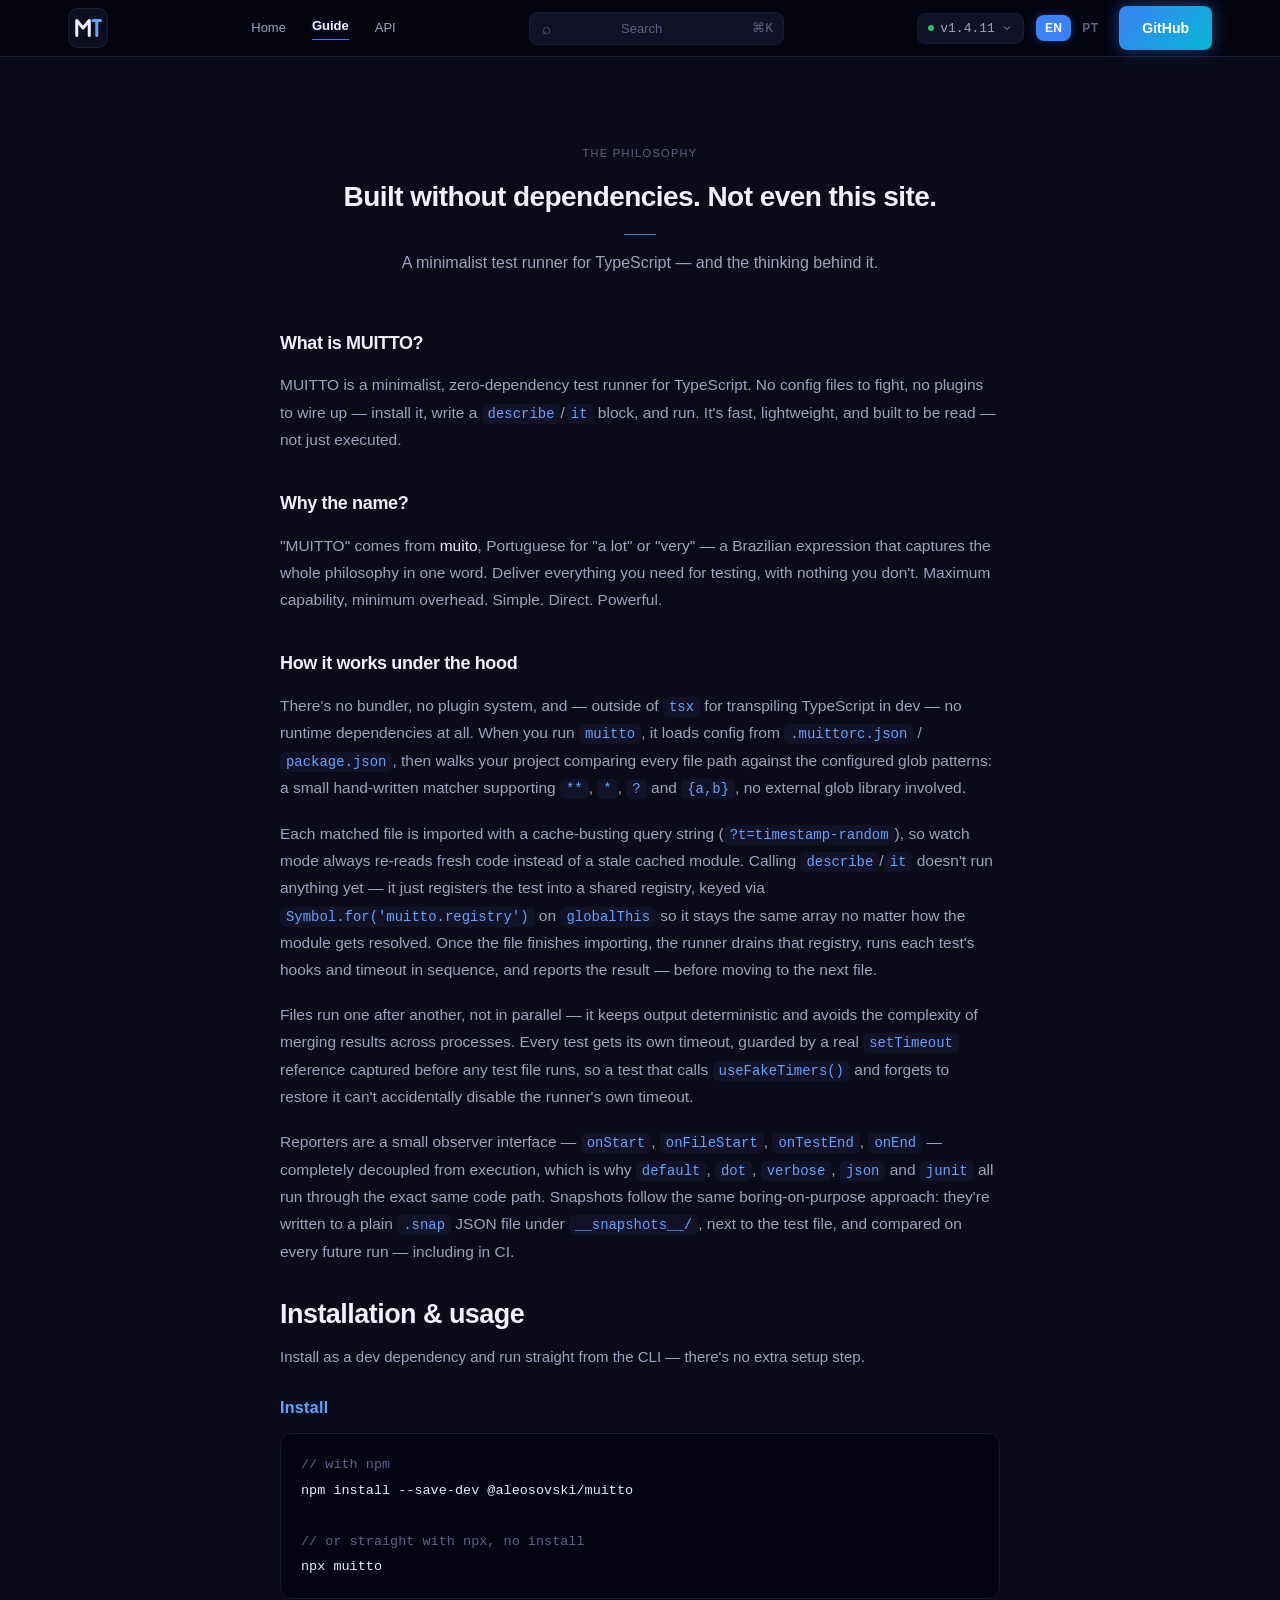
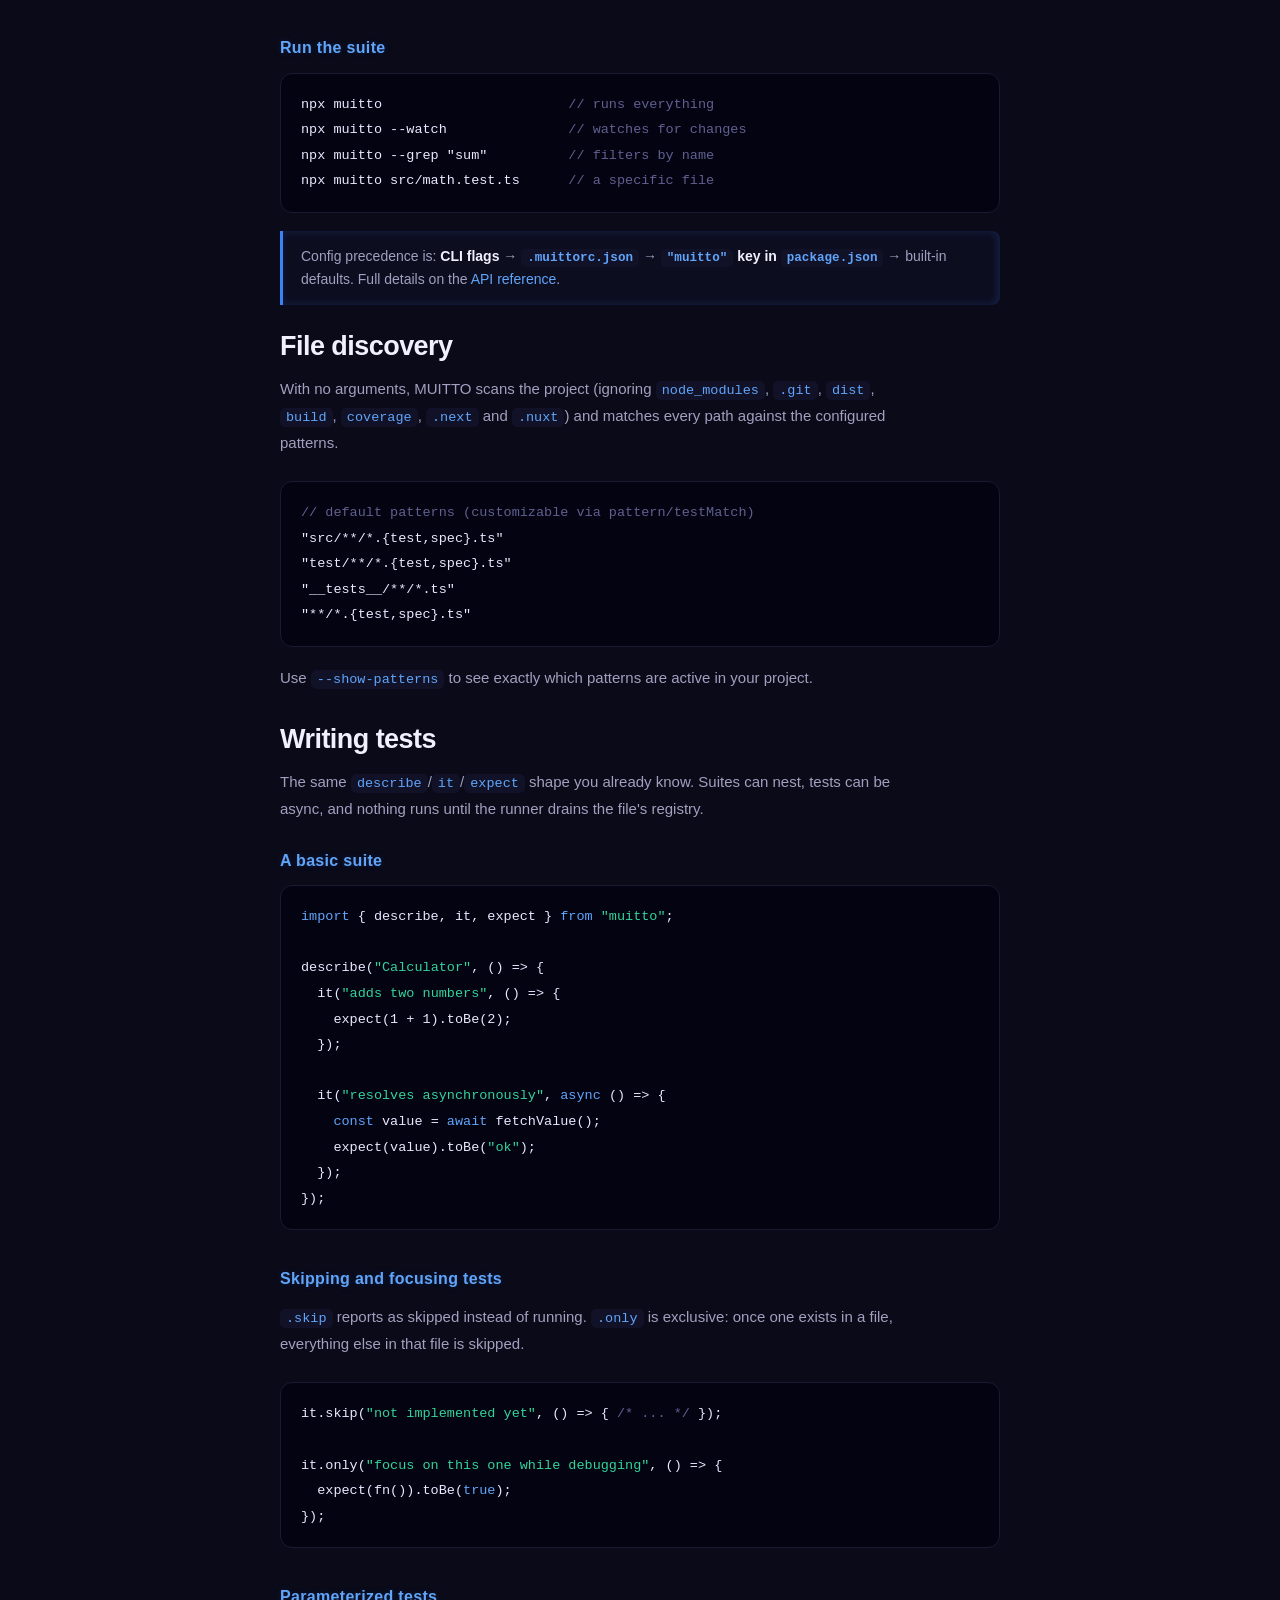
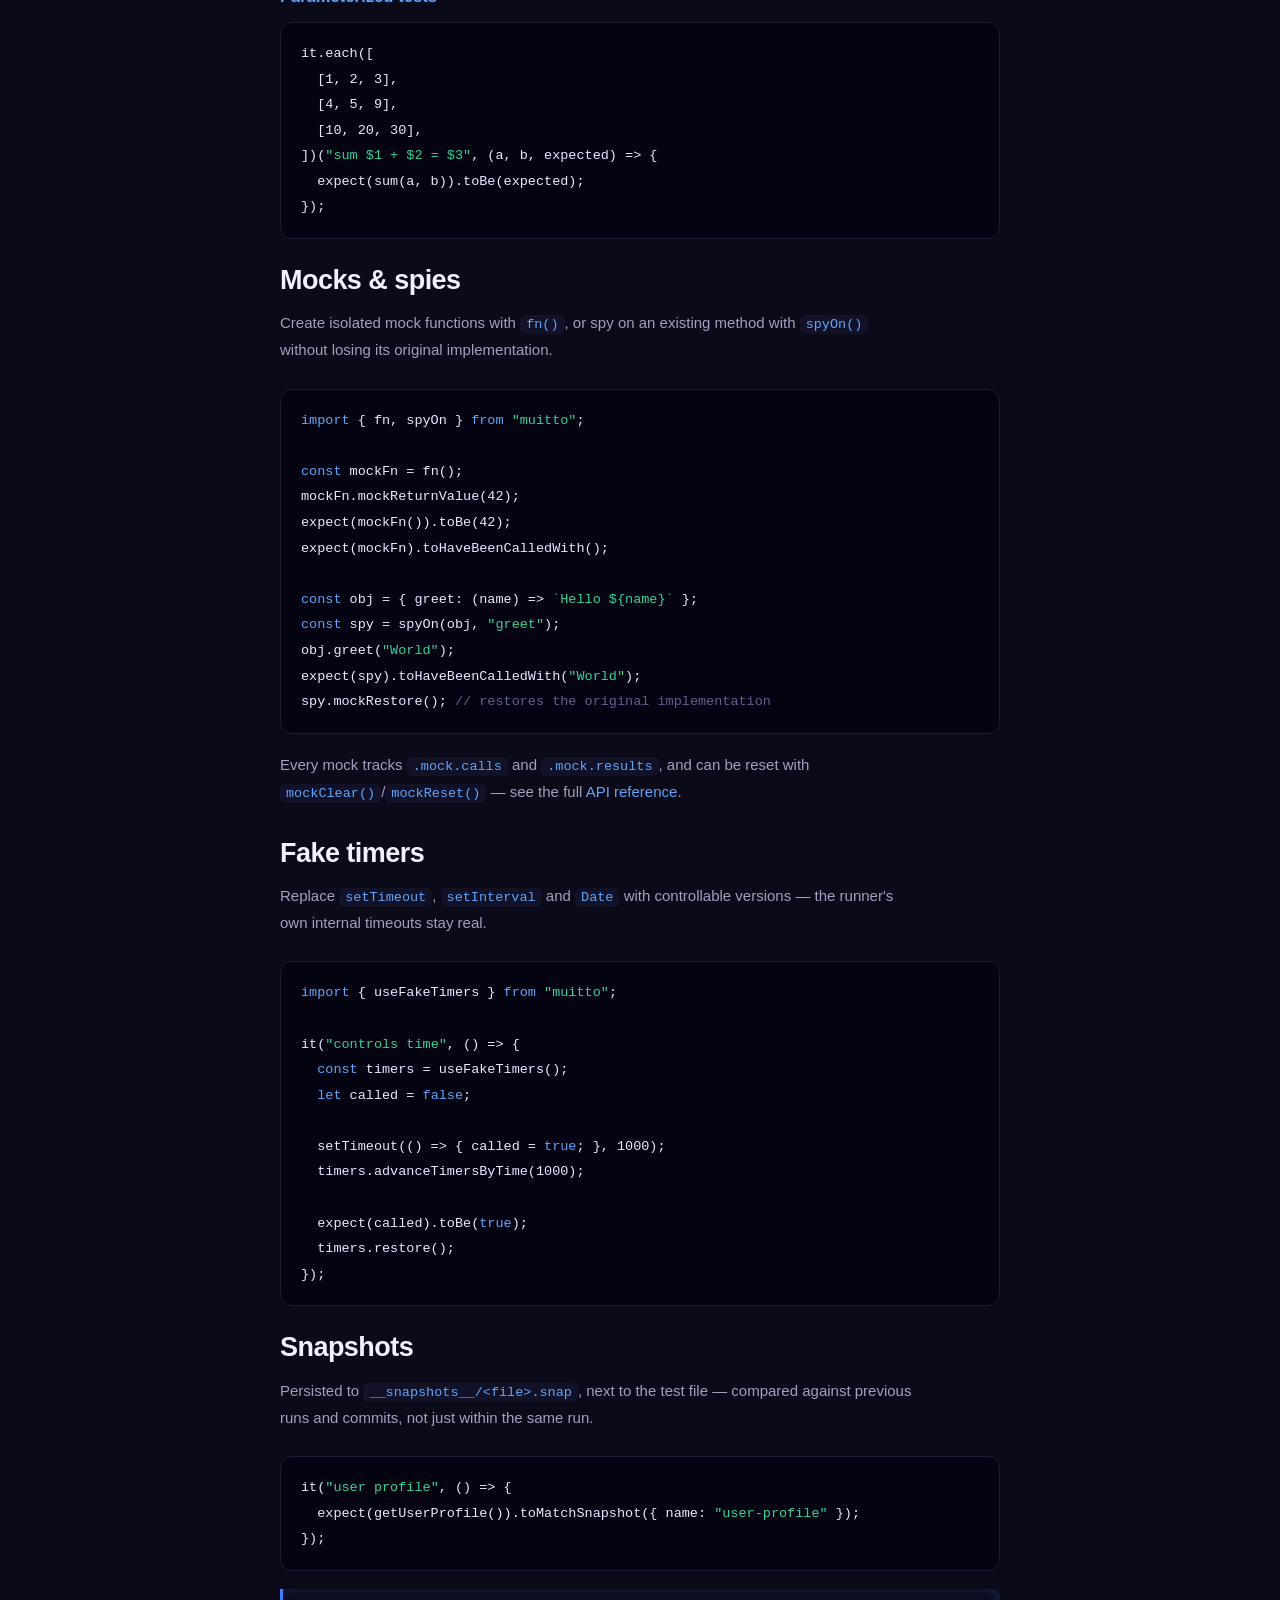
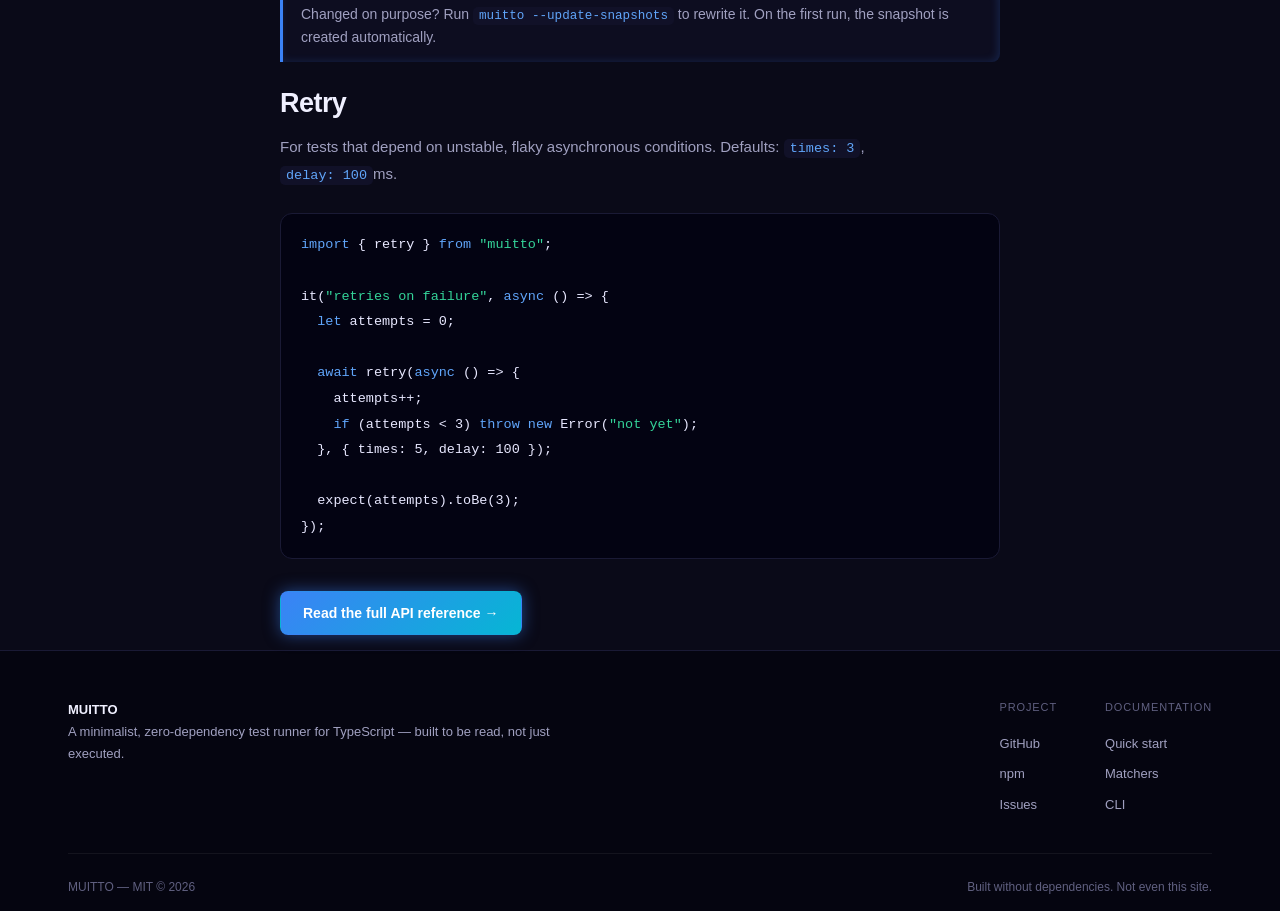
==== about.html @ d29d7e06 "first commit" ====
<!DOCTYPE html>
<html lang="en">
<head>
<meta charset="UTF-8">
<meta name="viewport" content="width=device-width, initial-scale=1.0">
<title id="pageTitle">About — MUITTO</title>
<meta id="pageDesc" name="description" content="What MUITTO is, why it's called that, and how the test runner works under the hood.">
<link rel="icon" href="data:image/svg+xml,<svg xmlns=%22http://www.w3.org/2000/svg%22 viewBox=%220 0 32 32%22 width=%2232%22 height=%2232%22><rect width=%2232%22 height=%2232%22 rx=%225%22 fill=%22%23050510%22/><rect width=%2232%22 height=%224%22 rx=%222%22 fill=%22%233b82f6%22/><rect width=%2232%22 height=%224%22 rx=%222%22 fill=%22none%22 stroke=%22%2360a5fa%22 stroke-width=%221%22 opacity=%220.6%22/><rect x=%220.5%22 y=%220.5%22 width=%2231%22 height=%2231%22 rx=%224.5%22 fill=%22none%22 stroke=%22%231a1a35%22 stroke-width=%221%22/><path d=%22M7 24 L7 12 L11 12 L14 17 L17 12 L19 12 L19 24%22 fill=%22none%22 stroke=%22%23f0f0ff%22 stroke-width=%222.2%22 stroke-linecap=%22round%22 stroke-linejoin=%22round%22/><path d=%22M21 14 L25 14 M23 14 L23 24%22 fill=%22none%22 stroke=%22%23a0a0c0%22 stroke-width=%222%22 stroke-linecap=%22round%22 stroke-linejoin=%22round%22/></svg>">
<link rel="stylesheet" href="css/main.css">
</head>
<body>

<header class="nav">
  <div class="nav__container">
    <a href="index.html" class="nav__brand">
        <svg class="nav__brand-logo" viewBox="0 0 32 32" width="40" height="40" fill="none" aria-hidden="true" focusable="false">
          <rect x="0.5" y="0.5" width="31" height="31" rx="7" fill="#0d0d20" stroke="#1a1a35"/>
          <path d="M7 22 L7 10 L12 16 L17 10 L17 22" stroke="#f0f0ff" stroke-width="2.4" stroke-linecap="round" stroke-linejoin="round"/>
          <path d="M20 10 L26 10 M23 10 L23 22" stroke="#60a5fa" stroke-width="2.4" stroke-linecap="round" stroke-linejoin="round"/>
        </svg>
      <span></span>
    </a>
    <nav class="nav__links">
      <a href="index.html" class="nav__link" data-i18n="nav.home">Home</a>
      <a href="about.html" class="nav__link nav__link--active" data-i18n="nav.about">Guide</a>
      <a href="api.html" class="nav__link" data-i18n="nav.api">API</a>
    </nav>
    <button class="nav__search" id="navSearch" aria-label="Search">
      <span class="nav__search-icon">⌕</span><span class="nav__search-label" data-i18n="nav.search">Search</span><kbd>⌘K</kbd>
    </button>
    <div class="nav__cta">
      <div class="releases" id="releases">
        <button class="releases__trigger" id="releasesTrigger" aria-haspopup="true" aria-expanded="false">
          <span class="releases__dot"></span>v1.4.11
          <svg viewBox="0 0 24 24" fill="none" stroke="currentColor" stroke-width="2" width="12" height="12"><path d="M6 9l6 6 6-6"/></svg>
        </button>
        <div class="releases__menu" id="releasesMenu">
          <span class="releases__label" data-i18n="nav.releases">Releases</span>
          <a class="releases__item releases__item--current" href="https://www.npmjs.com/package/@aleosovski/muitto/v/1.4.11" target="_blank" rel="noopener"><span>v1.4.11</span><span class="releases__tag" data-i18n="nav.latest">latest</span></a>
          <p class="releases__description" data-i18n="nav.releaseDesc">Config precedence, real pattern matching, disk-persisted snapshots, and watch mode fixes.</p>
          <a class="releases__changelog" href="https://github.com/AlexandreOsovski/muitto/blob/main/CHANGELOG.md" target="_blank" rel="noopener" data-i18n="nav.viewChangelog">View changelog →</a>
          <a class="releases__item" href="https://www.npmjs.com/package/@aleosovski/muitto/v/1.4.10" target="_blank" rel="noopener"><span>v1.4.10</span><span class="releases__date">Jul 20, 2026</span></a>
          <a class="releases__item" href="https://www.npmjs.com/package/@aleosovski/muitto/v/1.4.9" target="_blank" rel="noopener"><span>v1.4.9</span><span class="releases__date">Jul 20, 2026</span></a>
          <a class="releases__item" href="https://www.npmjs.com/package/@aleosovski/muitto/v/1.4.8" target="_blank" rel="noopener"><span>v1.4.8</span><span class="releases__date">Jul 20, 2026</span></a>
          <a class="releases__item" href="https://www.npmjs.com/package/@aleosovski/muitto/v/1.4.7" target="_blank" rel="noopener"><span>v1.4.7</span><span class="releases__date">Jul 20, 2026</span></a>
          <a class="releases__all" href="https://github.com/AlexandreOsovski/muitto/tags" target="_blank" rel="noopener" data-i18n="nav.allReleases">All releases →</a>
        </div>
      </div>
      <div class="language-switcher" role="group" aria-label="Language">
        <button data-lang-btn="en" class="language-switcher__option language-switcher__option--active">EN</button>
        <button data-lang-btn="pt" class="language-switcher__option">PT</button>
      </div>
      <a class="button button--primary" href="https://github.com/alexandreosovski/muitto">GitHub</a>
      <button class="nav__menu-toggle" id="menuToggle" aria-label="Menu" aria-expanded="false">
        <span class="nav__menu-toggle-bar"></span>
        <span class="nav__menu-toggle-bar"></span>
        <span class="nav__menu-toggle-bar"></span>
      </button>
    </div>
  </div>
</header>

<div class="nav__mobile-panel" id="mobilePanel" role="navigation" aria-label="Mobile navigation">
  <a href="index.html" class="nav__mobile-link" data-i18n="nav.home">Home</a>
  <a href="about.html" class="nav__mobile-link nav__mobile-link--active" data-i18n="nav.about">Guide</a>
  <a href="api.html" class="nav__mobile-link" data-i18n="nav.api">API</a>
  <a href="https://github.com/alexandreosovski/muitto" class="nav__mobile-link">GitHub</a>
  <div class="nav__mobile-language" role="group" aria-label="Language">
    <button data-lang-btn="en" class="language-switcher__option language-switcher__option--active">EN</button>
    <button data-lang-btn="pt" class="language-switcher__option">PT</button>
  </div>
</div>

<main id="top">

  <!-- ABOUT -->
  <section class="guide" id="guide" style="border-top:none;padding-top:88px">
    <div class="guide__container">
      <div class="section-header">
        <span class="section-header__kicker" data-i18n="about.kicker">The philosophy</span>
        <h2 class="section-header__title" data-i18n="about.title">Built without dependencies. Not even this site.</h2>
        <p class="section-header__description" data-i18n="about.sub">A minimalist test runner for TypeScript — and the thinking behind it.</p>
      </div>
      <div class="guide__content">
        <h3 class="guide__heading" data-i18n="about.h3what">What is MUITTO?</h3>
        <p class="guide__paragraph" data-i18n="about.what">MUITTO is a minimalist, zero-dependency test runner for TypeScript. No config files to fight, no plugins to wire up — install it, write a <code>describe</code>/<code>it</code> block, and run. It's fast, lightweight, and built to be read — not just executed.</p>

        <h3 class="guide__heading" data-i18n="about.h3why">Why the name?</h3>
        <p class="guide__paragraph" data-i18n="about.why">"MUITTO" comes from <em style="color:var(--text);font-style:normal">muito</em>, Portuguese for "a lot" or "very" — a Brazilian expression that captures the whole philosophy in one word. Deliver everything you need for testing, with nothing you don't. Maximum capability, minimum overhead. Simple. Direct. Powerful.</p>

        <h3 class="guide__heading" data-i18n="about.h3how">How it works under the hood</h3>
        <p class="guide__paragraph" data-i18n="about.how1">There's no bundler, no plugin system, and — outside of <code>tsx</code> for transpiling TypeScript in dev — no runtime dependencies at all. When you run <code>muitto</code>, it loads config from <code>.muittorc.json</code> / <code>package.json</code>, then walks your project comparing every file path against the configured glob patterns: a small hand-written matcher supporting <code>**</code>, <code>*</code>, <code>?</code> and <code>{a,b}</code>, no external glob library involved.</p>
        <p class="guide__paragraph" data-i18n="about.how2">Each matched file is imported with a cache-busting query string (<code>?t=timestamp-random</code>), so watch mode always re-reads fresh code instead of a stale cached module. Calling <code>describe</code>/<code>it</code> doesn't run anything yet — it just registers the test into a shared registry, keyed via <code>Symbol.for('muitto.registry')</code> on <code>globalThis</code> so it stays the same array no matter how the module gets resolved. Once the file finishes importing, the runner drains that registry, runs each test's hooks and timeout in sequence, and reports the result — before moving to the next file.</p>
        <p class="guide__paragraph" data-i18n="about.how3">Files run one after another, not in parallel — it keeps output deterministic and avoids the complexity of merging results across processes. Every test gets its own timeout, guarded by a real <code>setTimeout</code> reference captured before any test file runs, so a test that calls <code>useFakeTimers()</code> and forgets to restore it can't accidentally disable the runner's own timeout.</p>
        <p class="guide__paragraph" data-i18n="about.how4">Reporters are a small observer interface — <code>onStart</code>, <code>onFileStart</code>, <code>onTestEnd</code>, <code>onEnd</code> — completely decoupled from execution, which is why <code>default</code>, <code>dot</code>, <code>verbose</code>, <code>json</code> and <code>junit</code> all run through the exact same code path. Snapshots follow the same boring-on-purpose approach: they're written to a plain <code>.snap</code> JSON file under <code>__snapshots__/</code>, next to the test file, and compared on every future run — including in CI.</p>

        <!-- INSTALLATION & USAGE -->
        <section class="guide__section" id="guide-installation">
          <h2 class="guide__section-title" data-i18n="guide.install.title">Installation &amp; usage</h2>
          <p class="guide__section-description" data-i18n="guide.install.sub">Install as a dev dependency and run straight from the CLI — there's no extra setup step.</p>

          <h3 class="guide__section-subtitle" data-i18n="guide.install.h3install">Install</h3>
          <pre><code><span class="cm" data-i18n="guide.install.c1">// with npm</span>
npm install --save-dev @aleosovski/muitto

<span class="cm" data-i18n="guide.install.c2">// or straight with npx, no install</span>
npx muitto</code></pre>

          <h3 class="guide__section-subtitle" data-i18n="guide.install.h3run">Run the suite</h3>
          <pre><code>npx muitto                       <span class="cm" data-i18n="guide.install.c3">// runs everything</span>
npx muitto --watch               <span class="cm" data-i18n="guide.install.c4">// watches for changes</span>
npx muitto --grep "sum"          <span class="cm" data-i18n="guide.install.c5">// filters by name</span>
npx muitto src/math.test.ts      <span class="cm" data-i18n="guide.install.c6">// a specific file</span></code></pre>

          <div class="guide__note">
            <p style="margin:0;font-size:14px;line-height:1.6" data-i18n="guide.install.note">Config precedence is: <b>CLI flags</b> → <b><code>.muittorc.json</code></b> → <b><code>"muitto"</code> key in <code>package.json</code></b> → built-in defaults. Full details on the <a href="api.html#config" style="color:var(--accent-light)">API reference</a>.</p>
          </div>
        </section>

        <!-- FILE DISCOVERY -->
        <section class="guide__section" id="guide-discovery">
          <h2 class="guide__section-title" data-i18n="guide.discovery.title">File discovery</h2>
          <p class="guide__section-description" data-i18n="guide.discovery.sub">With no arguments, MUITTO scans the project (ignoring <code>node_modules</code>, <code>.git</code>, <code>dist</code>, <code>build</code>, <code>coverage</code>, <code>.next</code> and <code>.nuxt</code>) and matches every path against the configured patterns.</p>
          <pre><code><span class="cm" data-i18n="guide.discovery.c1">// default patterns (customizable via pattern/testMatch)</span>
"src/**/*.{test,spec}.ts"
"test/**/*.{test,spec}.ts"
"__tests__/**/*.ts"
"**/*.{test,spec}.ts"</code></pre>
          <p class="guide__section-description" style="margin-top:0" data-i18n="guide.discovery.tip">Use <code>--show-patterns</code> to see exactly which patterns are active in your project.</p>
        </section>

        <!-- WRITING TESTS -->
        <section class="guide__section" id="guide-writing-tests">
          <h2 class="guide__section-title" data-i18n="guide.writing.title">Writing tests</h2>
          <p class="guide__section-description" data-i18n="guide.writing.sub">The same <code>describe</code>/<code>it</code>/<code>expect</code> shape you already know. Suites can nest, tests can be async, and nothing runs until the runner drains the file's registry.</p>

          <h3 class="guide__section-subtitle" data-i18n="guide.writing.h3basic">A basic suite</h3>
          <pre><code><span class="kw">import</span> { describe, it, expect } <span class="kw">from</span> <span class="str">"muitto"</span>;

describe(<span class="str">"Calculator"</span>, () => {
  it(<span class="str">"adds two numbers"</span>, () => {
    expect(1 + 1).toBe(2);
  });

  it(<span class="str">"resolves asynchronously"</span>, <span class="kw">async</span> () => {
    <span class="kw">const</span> value = <span class="kw">await</span> fetchValue();
    expect(value).toBe(<span class="str">"ok"</span>);
  });
});</code></pre>

          <h3 class="guide__section-subtitle" data-i18n="guide.writing.h3focus">Skipping and focusing tests</h3>
          <p class="guide__section-description" data-i18n="guide.writing.focusDesc"><code>.skip</code> reports as skipped instead of running. <code>.only</code> is exclusive: once one exists in a file, everything else in that file is skipped.</p>
          <pre><code>it.skip(<span class="str">"not implemented yet"</span>, () => { <span class="cm">/* ... */</span> });

it.only(<span class="str">"focus on this one while debugging"</span>, () => {
  expect(fn()).toBe(<span class="kw">true</span>);
});</code></pre>

          <h3 class="guide__section-subtitle" data-i18n="guide.writing.h3each">Parameterized tests</h3>
          <pre><code>it.each([
  [1, 2, 3],
  [4, 5, 9],
  [10, 20, 30],
])(<span class="str">"sum $1 + $2 = $3"</span>, (a, b, expected) => {
  expect(sum(a, b)).toBe(expected);
});</code></pre>
        </section>

        <!-- MOCKS & SPIES -->
        <section class="guide__section" id="guide-mocks">
          <h2 class="guide__section-title" data-i18n="guide.mocks.title">Mocks &amp; spies</h2>
          <p class="guide__section-description" data-i18n="guide.mocks.sub">Create isolated mock functions with <code>fn()</code>, or spy on an existing method with <code>spyOn()</code> without losing its original implementation.</p>
          <pre><code><span class="kw">import</span> { fn, spyOn } <span class="kw">from</span> <span class="str">"muitto"</span>;

<span class="kw">const</span> mockFn = fn();
mockFn.mockReturnValue(42);
expect(mockFn()).toBe(42);
expect(mockFn).toHaveBeenCalledWith();

<span class="kw">const</span> obj = { greet: (name) => <span class="str">`Hello ${name}`</span> };
<span class="kw">const</span> spy = spyOn(obj, <span class="str">"greet"</span>);
obj.greet(<span class="str">"World"</span>);
expect(spy).toHaveBeenCalledWith(<span class="str">"World"</span>);
spy.mockRestore(); <span class="cm" data-i18n="guide.mocks.c1">// restores the original implementation</span></code></pre>
          <p class="guide__section-description" style="margin-top:0" data-i18n="guide.mocks.more">Every mock tracks <code>.mock.calls</code> and <code>.mock.results</code>, and can be reset with <code>mockClear()</code>/<code>mockReset()</code> — see the full <a href="api.html#mocks" style="color:var(--accent-light)">API reference</a>.</p>
        </section>

        <!-- FAKE TIMERS -->
        <section class="guide__section" id="guide-timers">
          <h2 class="guide__section-title" data-i18n="guide.timers.title">Fake timers</h2>
          <p class="guide__section-description" data-i18n="guide.timers.sub">Replace <code>setTimeout</code>, <code>setInterval</code> and <code>Date</code> with controllable versions — the runner's own internal timeouts stay real.</p>
          <pre><code><span class="kw">import</span> { useFakeTimers } <span class="kw">from</span> <span class="str">"muitto"</span>;

it(<span class="str">"controls time"</span>, () => {
  <span class="kw">const</span> timers = useFakeTimers();
  <span class="kw">let</span> called = <span class="kw">false</span>;

  setTimeout(() => { called = <span class="kw">true</span>; }, 1000);
  timers.advanceTimersByTime(1000);

  expect(called).toBe(<span class="kw">true</span>);
  timers.restore();
});</code></pre>
        </section>

        <!-- SNAPSHOTS -->
        <section class="guide__section" id="guide-snapshots">
          <h2 class="guide__section-title" data-i18n="guide.snapshots.title">Snapshots</h2>
          <p class="guide__section-description" data-i18n="guide.snapshots.sub">Persisted to <code>__snapshots__/&lt;file&gt;.snap</code>, next to the test file — compared against previous runs and commits, not just within the same run.</p>
          <pre><code>it(<span class="str">"user profile"</span>, () => {
  expect(getUserProfile()).toMatchSnapshot({ name: <span class="str">"user-profile"</span> });
});</code></pre>
          <div class="guide__note">
            <p style="margin:0;font-size:14px;line-height:1.6" data-i18n="guide.snapshots.note">Changed on purpose? Run <code>muitto --update-snapshots</code> to rewrite it. On the first run, the snapshot is created automatically.</p>
          </div>
        </section>

        <!-- RETRY -->
        <section class="guide__section" id="guide-retry">
          <h2 class="guide__section-title" data-i18n="guide.retry.title">Retry</h2>
          <p class="guide__section-description" data-i18n="guide.retry.sub">For tests that depend on unstable, flaky asynchronous conditions. Defaults: <code>times: 3</code>, <code>delay: 100</code>ms.</p>
          <pre><code><span class="kw">import</span> { retry } <span class="kw">from</span> <span class="str">"muitto"</span>;

it(<span class="str">"retries on failure"</span>, <span class="kw">async</span> () => {
  <span class="kw">let</span> attempts = 0;

  <span class="kw">await</span> retry(<span class="kw">async</span> () => {
    attempts++;
    <span class="kw">if</span> (attempts < 3) <span class="kw">throw new</span> Error(<span class="str">"not yet"</span>);
  }, { times: 5, delay: 100 });

  expect(attempts).toBe(3);
});</code></pre>
        </section>

        <a href="api.html" class="button button--primary" style="margin-top:12px" data-i18n="about.cta">Read the full API reference →</a>
      </div>
    </div>
  </section>

</main>

<footer>
  <div class="footer__container">
    <div class="footer__grid">
      <p class="footer__brand" data-i18n="footer.origin">
        <b>MUITTO</b><br>
        A minimalist, zero-dependency test runner for TypeScript — built to be read, not just executed.
      </p>
      <div class="footer__links">
        <div class="footer__column">
          <span class="footer__column-label" data-i18n="footer.project">Project</span>
          <a href="https://github.com/alexandreosovski/muitto">GitHub</a>
          <a href="https://www.npmjs.com/package/@aleosovski/muitto">npm</a>
          <a href="https://github.com/alexandreosovski/muitto/issues">Issues</a>
        </div>
        <div class="footer__column">
          <span class="footer__column-label" data-i18n="footer.docs">Documentation</span>
          <a href="about.html#guide" data-i18n="footer.quickstart">Quick start</a>
          <a href="api.html#matchers" data-i18n="footer.matchersLink">Matchers</a>
          <a href="api.html#cli" data-i18n="footer.cliLink">CLI</a>
        </div>
      </div>
    </div>
    <div class="footer__bottom">
      <span>MUITTO — MIT © 2026</span>
      <span data-i18n="footer.tagline">Built without dependencies. Not even this site.</span>
    </div>
  </div>
</footer>

<div class="search" id="searchOverlay">
  <div class="search__panel">
    <input id="searchInput" class="search__input" type="text" placeholder="Search docs..." data-i18n-placeholder="nav.searchPlaceholder" autocomplete="off">
    <div class="search__results" id="searchResults"></div>
  </div>
</div>

<script src="js/data/guide.i18n.js"></script>
<script src="js/i18n.js"></script>
<script src="js/navigation.js"></script>
<script src="js/search.js"></script>
<script src="js/utils.js"></script>
<script src="js/main.js"></script>

</body>
</html>
---- css/main.css ----
/* ==========================================================================
   MUITTO — main stylesheet
   Imports every module in cascade order: base -> layout -> components -> utilities.
   Loaded on all three pages (index.html, about.html, api.html); component files
   that don't apply to a given page (e.g. docs.css on the home page) are simply unused.
   ========================================================================== */

/* Base */
@import 'base/reset.css';
@import 'base/variables.css';
@import 'base/typography.css';

/* Layout */
@import 'layout/container.css';
@import 'layout/grid.css';

/* Components */
@import 'components/nav.css';
@import 'components/releases.css';
@import 'components/search.css';
@import 'components/language-switcher.css';
@import 'components/button.css';
@import 'components/copy-button.css';
@import 'components/hero.css';
@import 'components/section-header.css';
@import 'components/features.css';
@import 'components/guide.css';
@import 'components/docs.css';
@import 'components/sidebar.css';
@import 'components/toc.css';
@import 'components/callout.css';
@import 'components/table.css';
@import 'components/code-block.css';
@import 'components/playground.css';
@import 'components/footer.css';

/* Utilities */
@import 'utilities/helpers.css';
@import 'utilities/animations.css';

/* Responsive (must come last so breakpoint overrides win) */
@import 'layout/responsive.css';
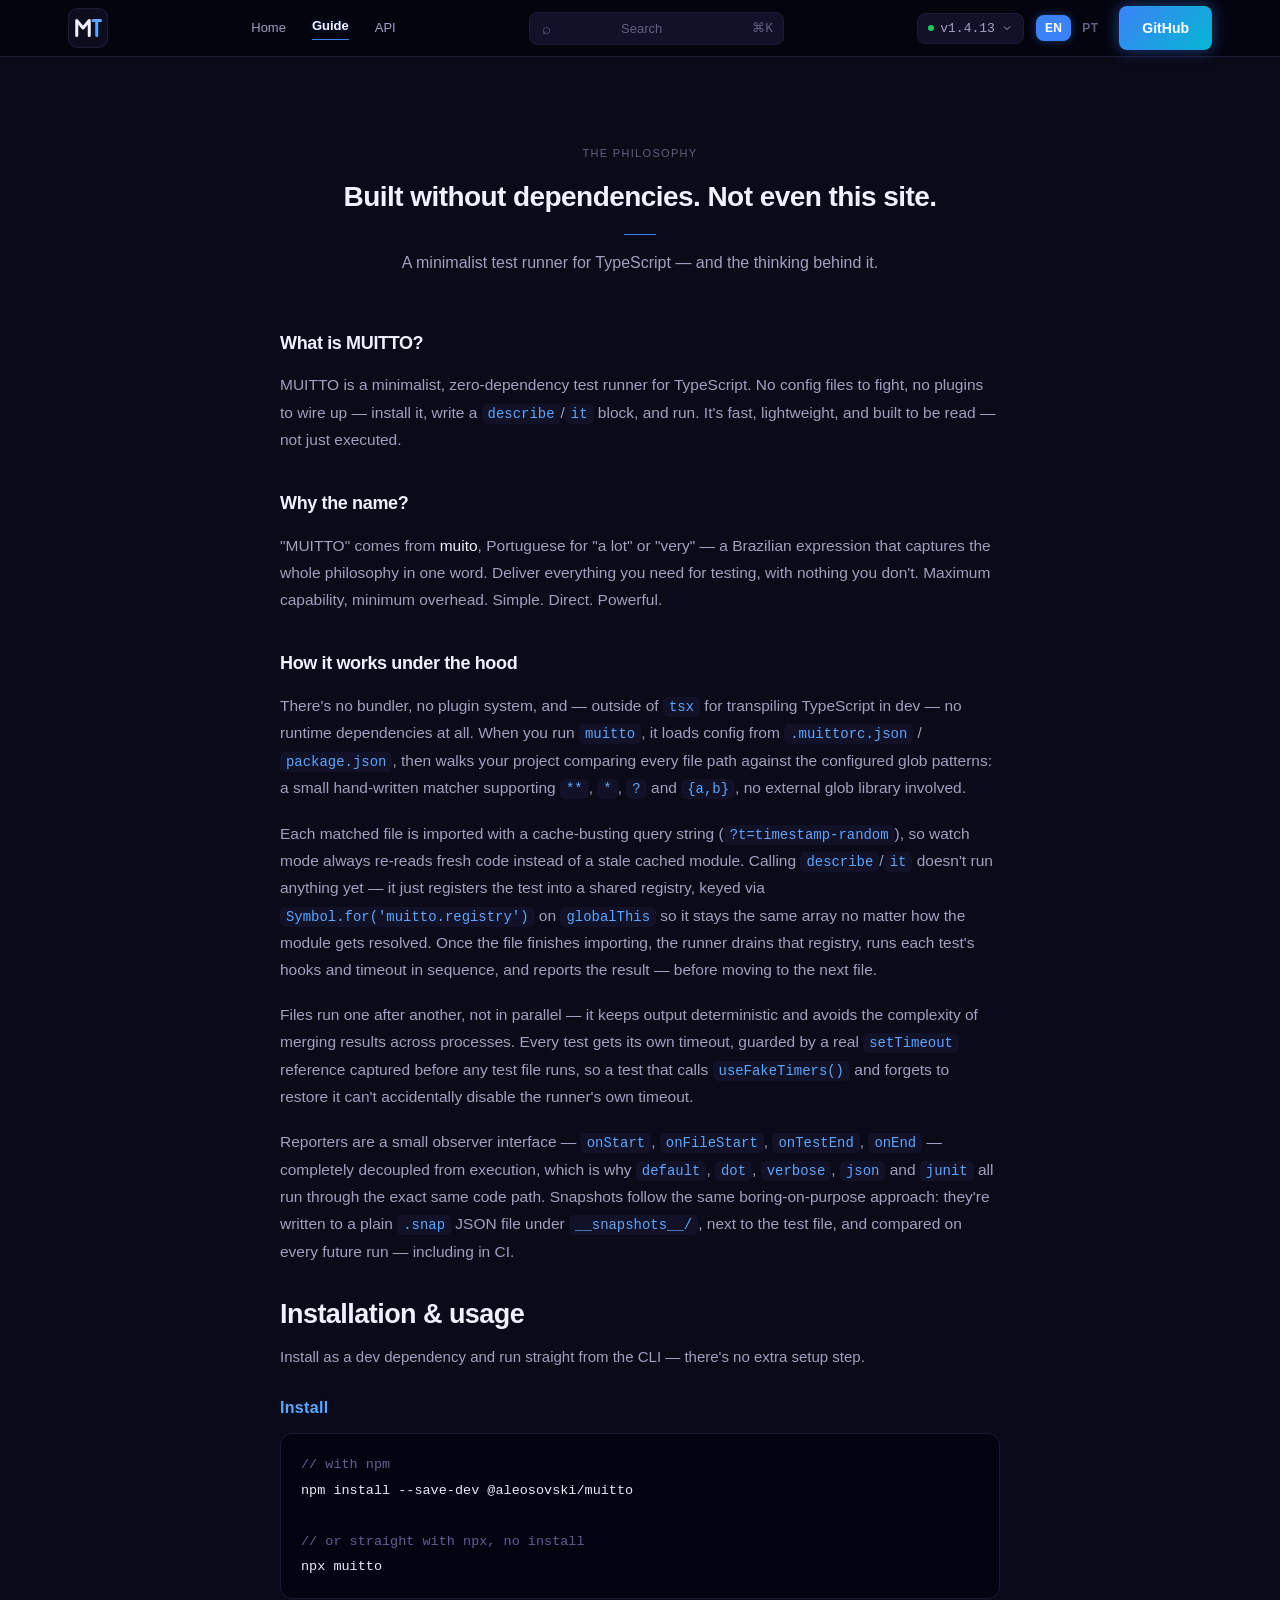
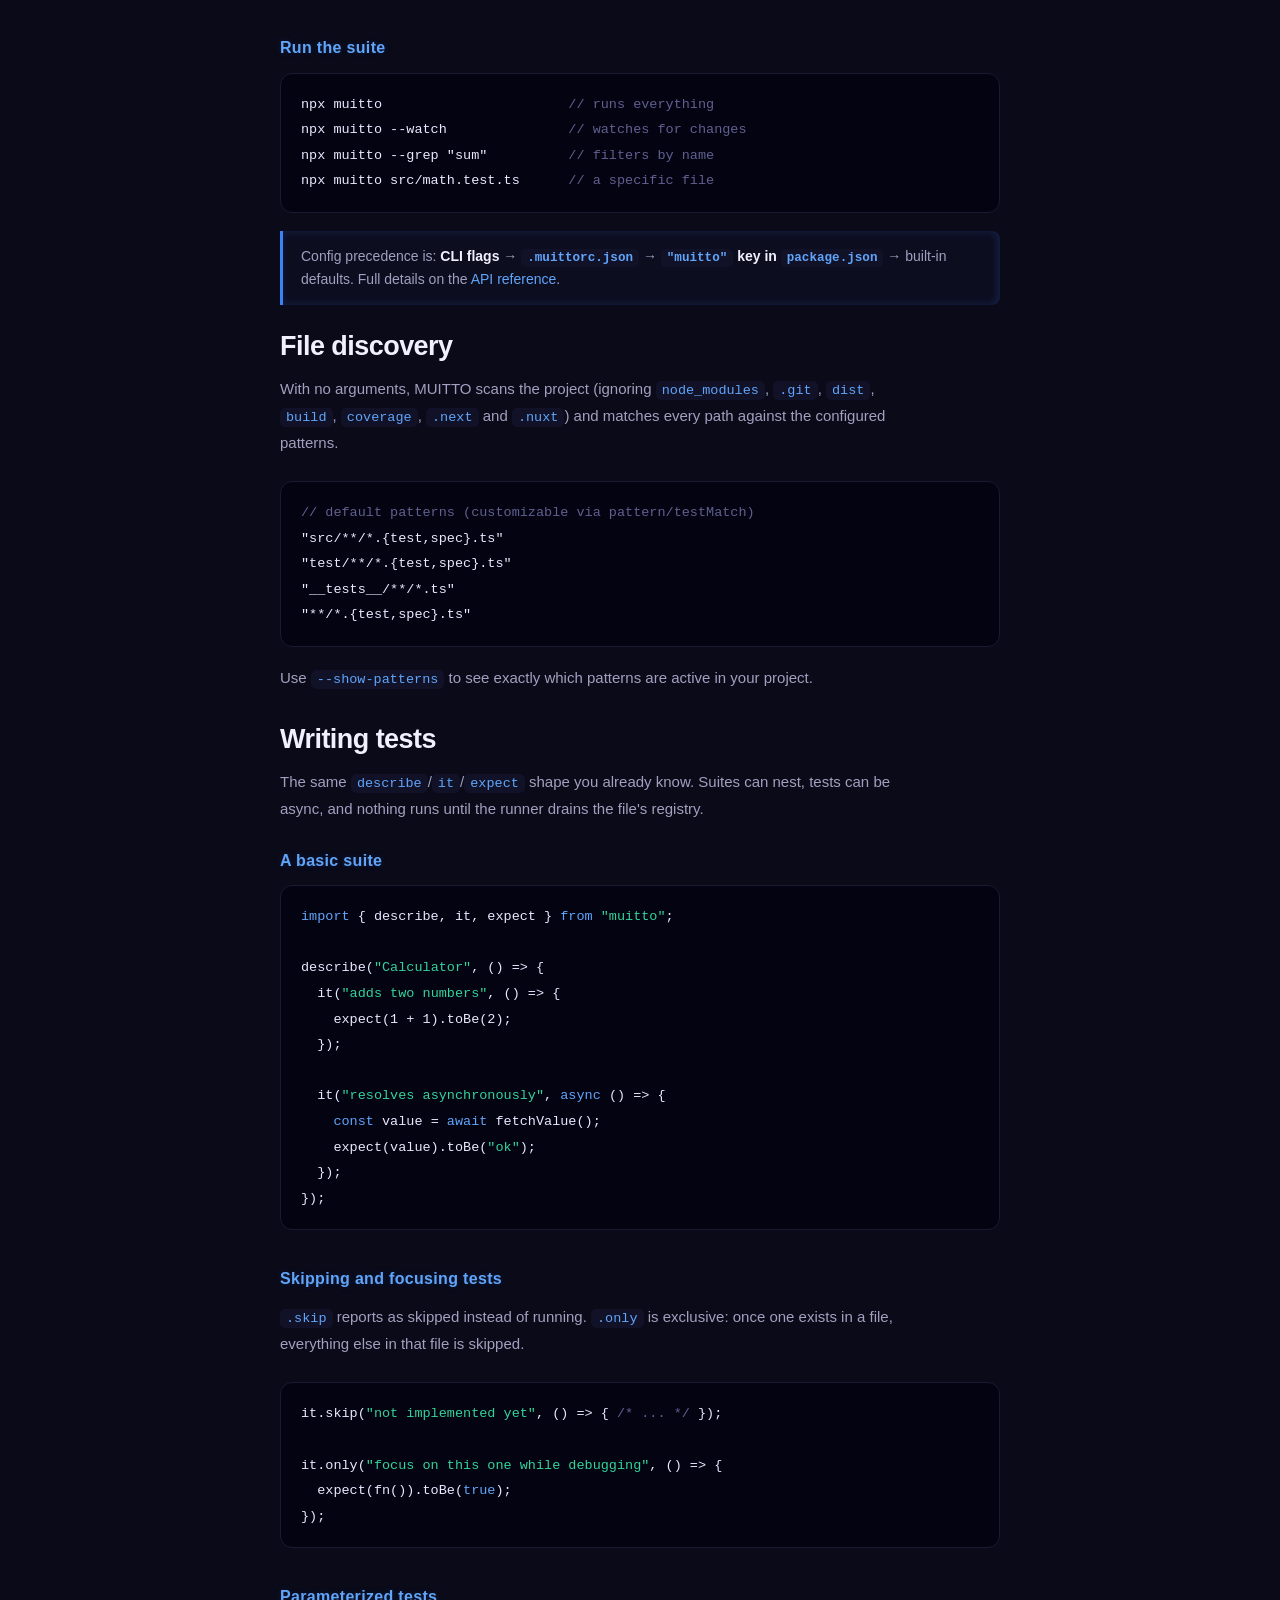
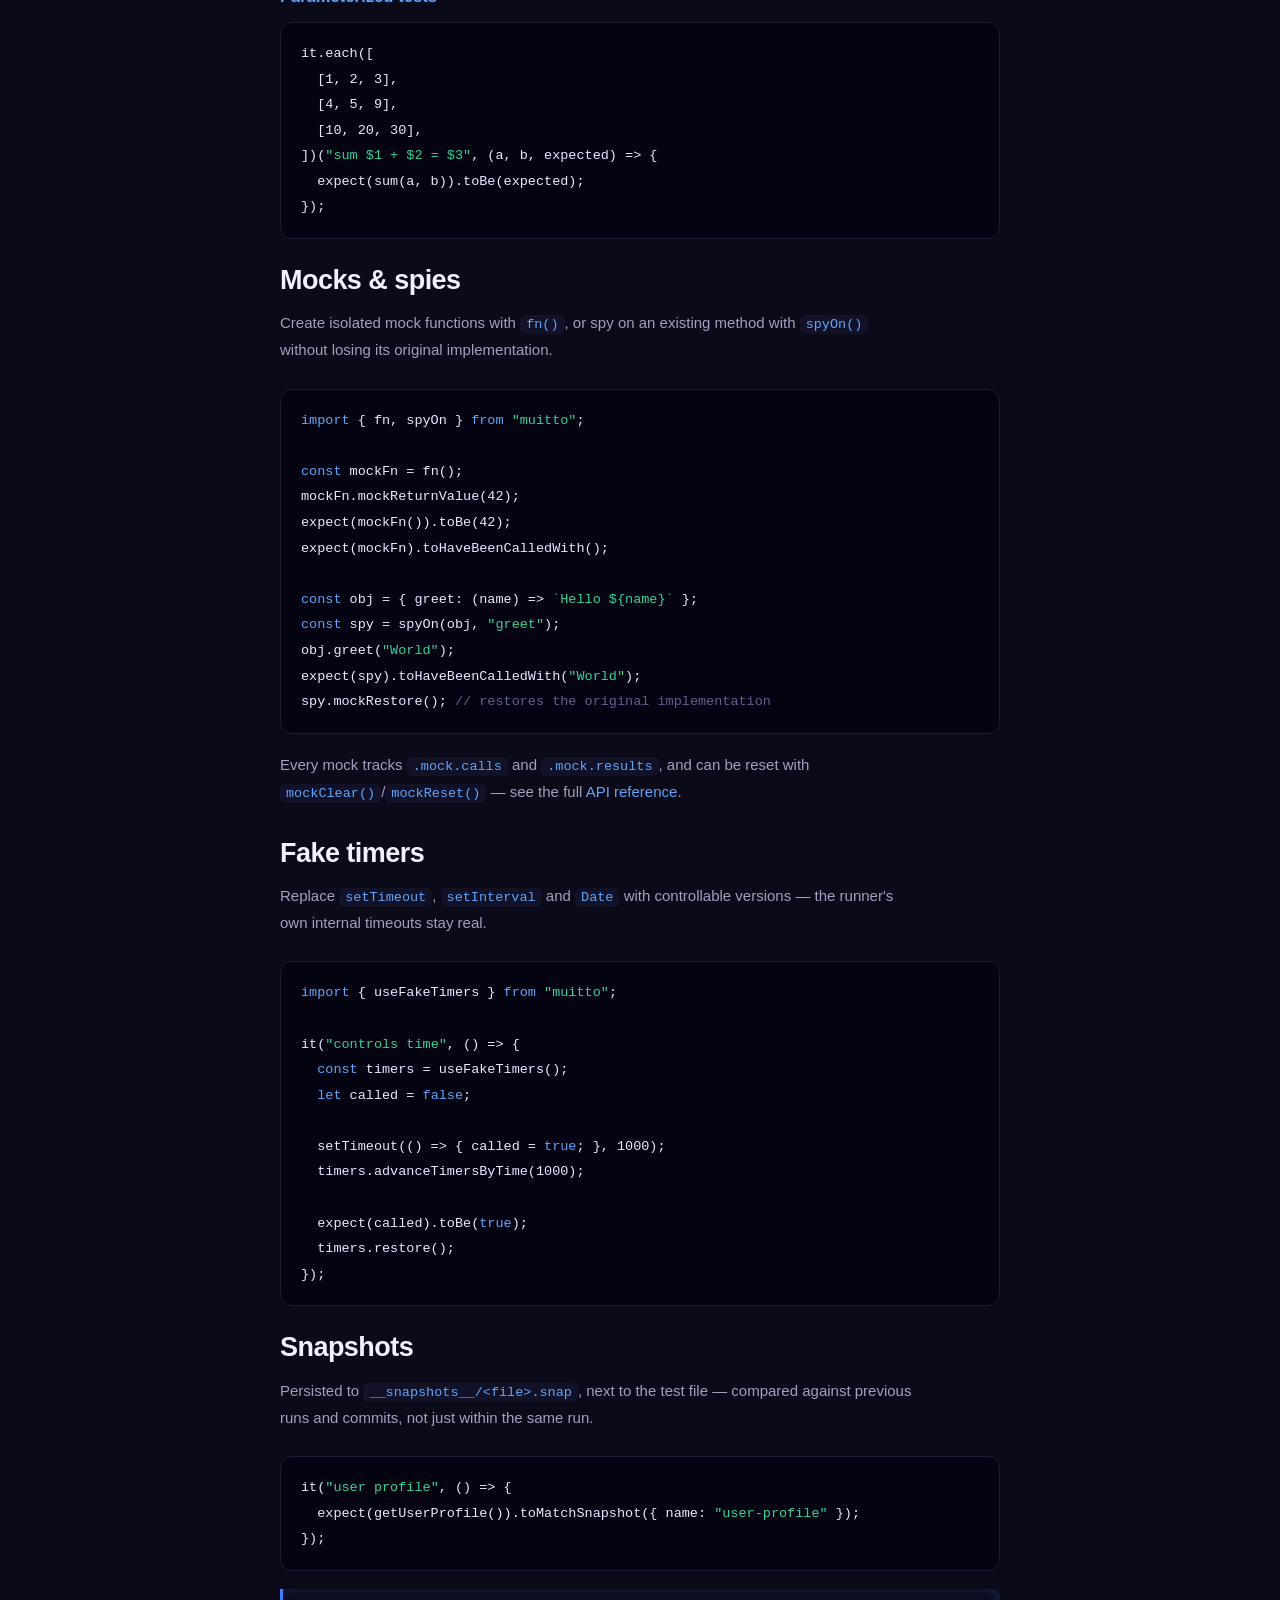
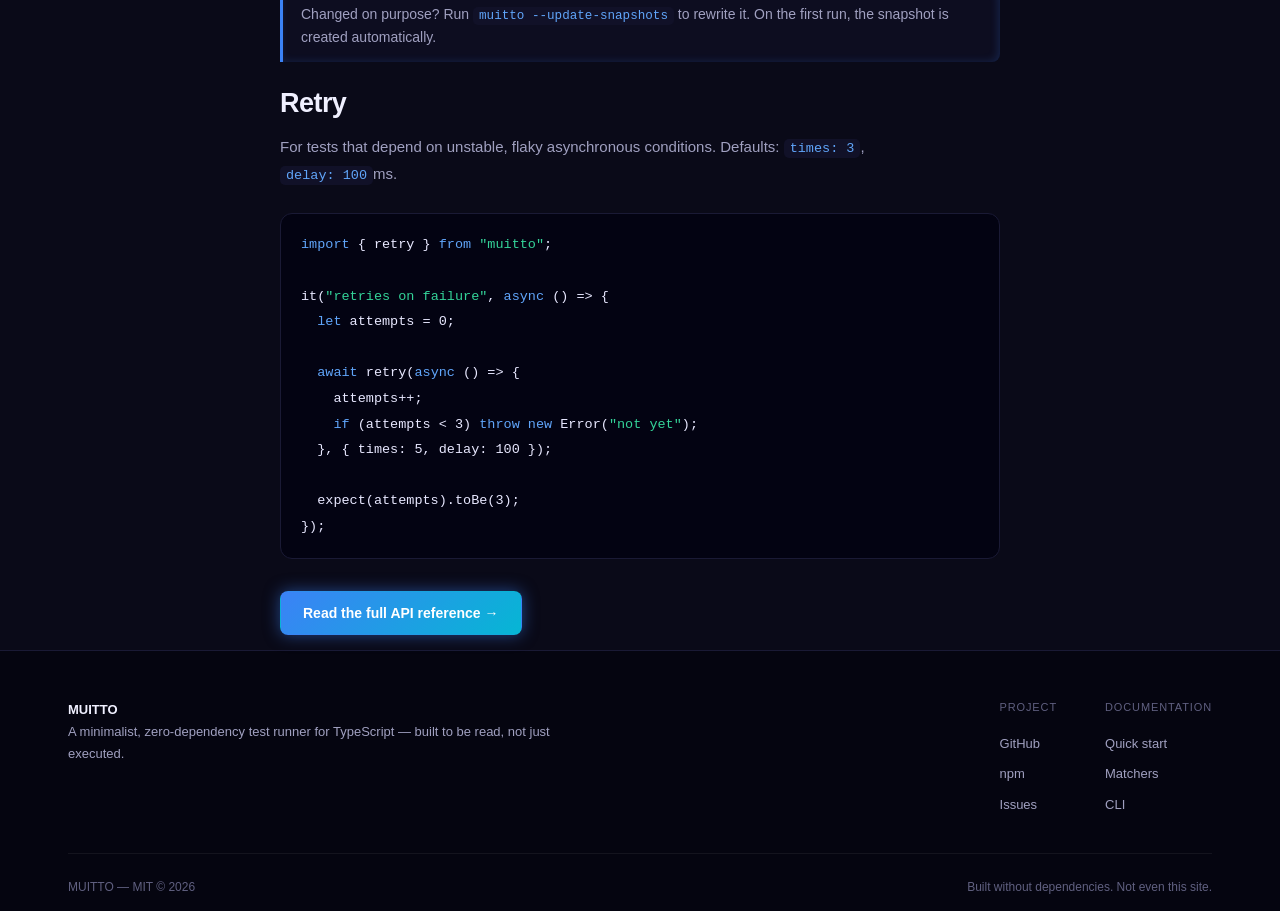
==== commit ededea0f: "style: ajustes de estilo e traducao" ====
--- a/about.html
+++ b/about.html
@@ -31,18 +31,18 @@
     <div class="nav__cta">
       <div class="releases" id="releases">
         <button class="releases__trigger" id="releasesTrigger" aria-haspopup="true" aria-expanded="false">
-          <span class="releases__dot"></span>v1.4.11
+          <span class="releases__dot"></span>v1.4.13
           <svg viewBox="0 0 24 24" fill="none" stroke="currentColor" stroke-width="2" width="12" height="12"><path d="M6 9l6 6 6-6"/></svg>
         </button>
         <div class="releases__menu" id="releasesMenu">
           <span class="releases__label" data-i18n="nav.releases">Releases</span>
-          <a class="releases__item releases__item--current" href="https://www.npmjs.com/package/@aleosovski/muitto/v/1.4.11" target="_blank" rel="noopener"><span>v1.4.11</span><span class="releases__tag" data-i18n="nav.latest">latest</span></a>
-          <p class="releases__description" data-i18n="nav.releaseDesc">Config precedence, real pattern matching, disk-persisted snapshots, and watch mode fixes.</p>
+          <a class="releases__item releases__item--current" href="https://www.npmjs.com/package/@aleosovski/muitto/v/1.4.13" target="_blank" rel="noopener"><span>v1.4.13</span><span class="releases__tag" data-i18n="nav.latest">latest</span></a>
+          <p class="releases__description" data-i18n="nav.releaseDesc">Latest patch release.</p>
           <a class="releases__changelog" href="https://github.com/AlexandreOsovski/muitto/blob/main/CHANGELOG.md" target="_blank" rel="noopener" data-i18n="nav.viewChangelog">View changelog →</a>
+          <a class="releases__item" href="https://www.npmjs.com/package/@aleosovski/muitto/v/1.4.11" target="_blank" rel="noopener"><span>v1.4.11</span><span class="releases__date">Aug 1, 2026</span></a>
           <a class="releases__item" href="https://www.npmjs.com/package/@aleosovski/muitto/v/1.4.10" target="_blank" rel="noopener"><span>v1.4.10</span><span class="releases__date">Jul 20, 2026</span></a>
           <a class="releases__item" href="https://www.npmjs.com/package/@aleosovski/muitto/v/1.4.9" target="_blank" rel="noopener"><span>v1.4.9</span><span class="releases__date">Jul 20, 2026</span></a>
           <a class="releases__item" href="https://www.npmjs.com/package/@aleosovski/muitto/v/1.4.8" target="_blank" rel="noopener"><span>v1.4.8</span><span class="releases__date">Jul 20, 2026</span></a>
-          <a class="releases__item" href="https://www.npmjs.com/package/@aleosovski/muitto/v/1.4.7" target="_blank" rel="noopener"><span>v1.4.7</span><span class="releases__date">Jul 20, 2026</span></a>
           <a class="releases__all" href="https://github.com/AlexandreOsovski/muitto/tags" target="_blank" rel="noopener" data-i18n="nav.allReleases">All releases →</a>
         </div>
       </div>
